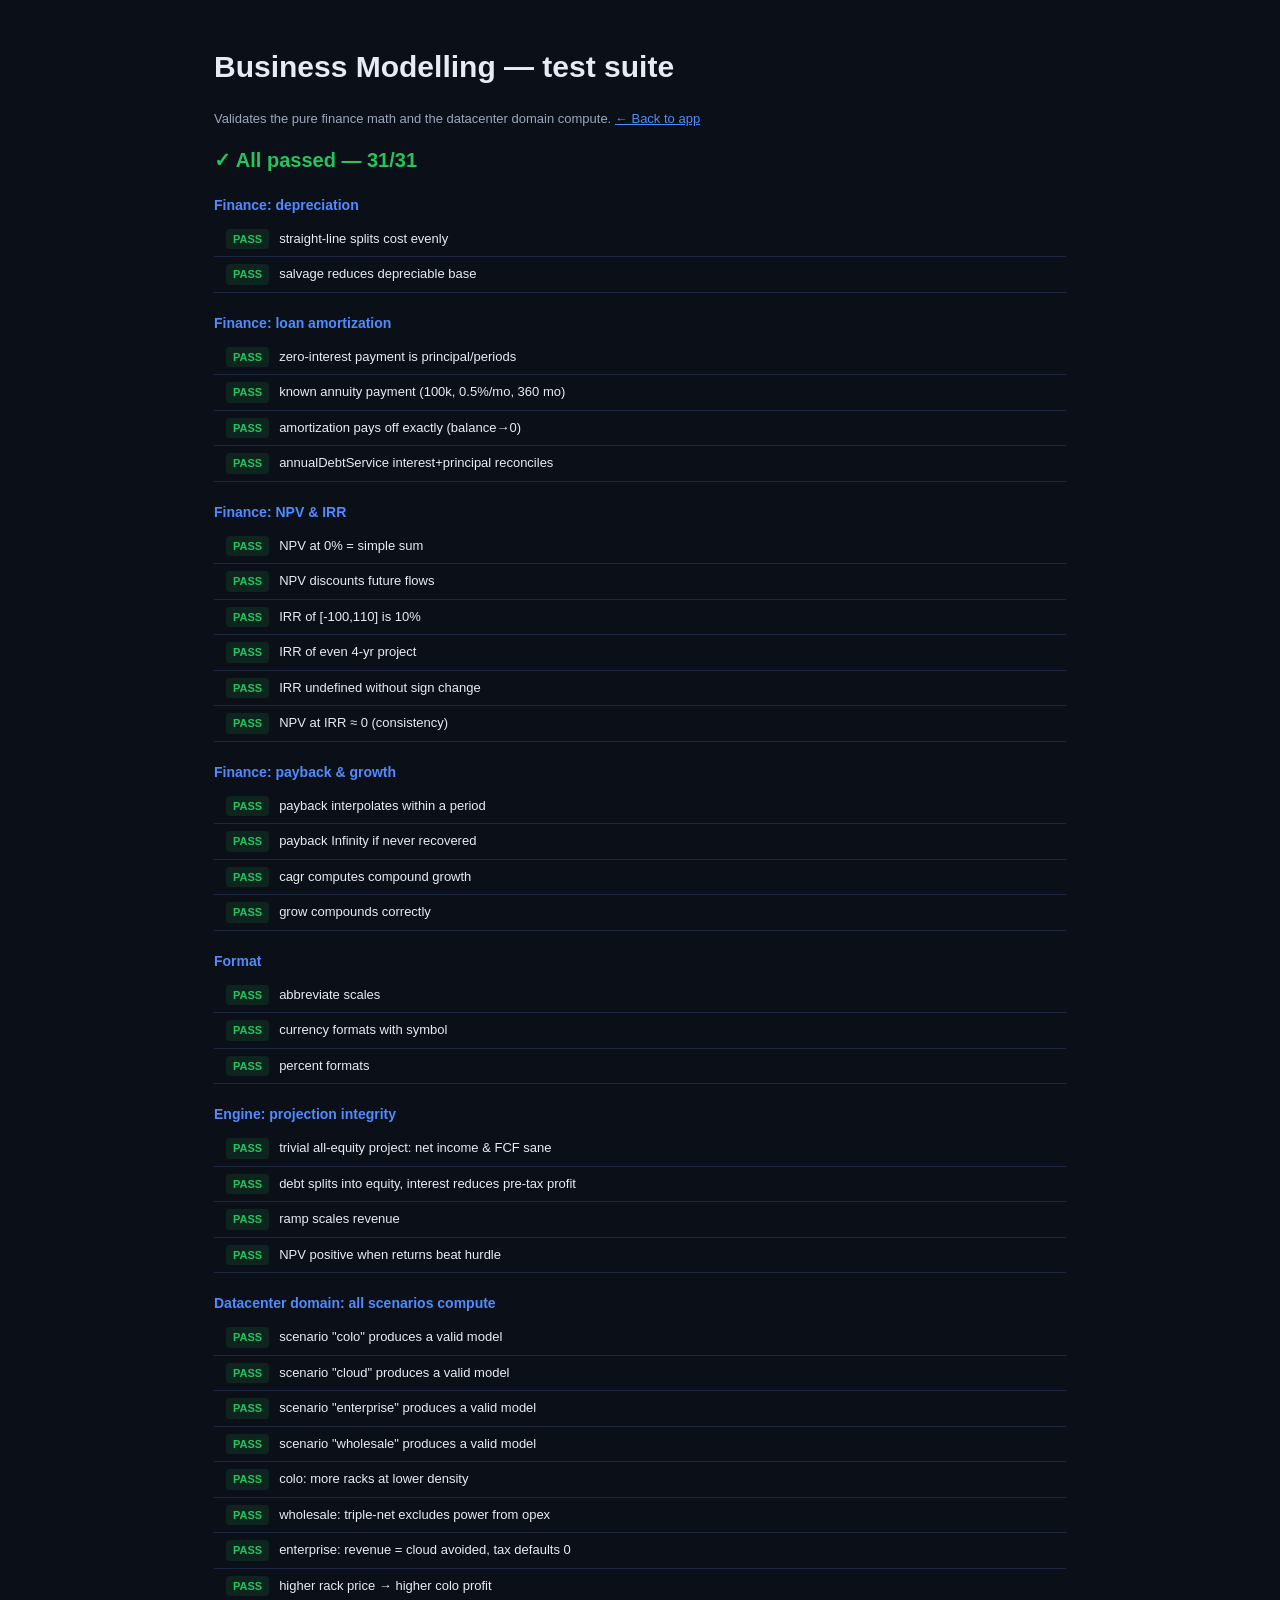
==== tests.html @ 05686601 "Commit this" ====
<!DOCTYPE html>
<html lang="en">
<head>
  <meta charset="UTF-8" />
  <meta name="viewport" content="width=device-width, initial-scale=1.0" />
  <title>Tests — Business Modelling</title>
  <link rel="stylesheet" href="css/styles.css" />
  <style>
    .test-wrap { max-width: 900px; margin: 0 auto; padding: 24px; }
    .test-summary { font-size: 20px; font-weight: 700; margin: 16px 0; }
    .test-summary.pass { color: var(--good); }
    .test-summary.fail { color: var(--bad); }
    .test-row { display: flex; gap: 10px; align-items: baseline; padding: 7px 12px; border-bottom: 1px solid var(--border-soft); font-size: 13px; }
    .test-row .badge { font-weight: 700; font-size: 11px; padding: 2px 7px; border-radius: 4px; flex-shrink: 0; }
    .test-row.ok .badge { background: var(--good-soft); color: var(--good); }
    .test-row.no .badge { background: var(--bad-soft); color: var(--bad); }
    .test-name { flex: 1; }
    .test-detail { color: var(--text-faint); font-family: var(--mono); font-size: 12px; }
    .group-title { font-size: 14px; font-weight: 700; margin: 20px 0 6px; color: var(--accent); }
  </style>
</head>
<body>
  <div class="test-wrap">
    <h1>Business Modelling — test suite</h1>
    <p class="app-tagline">Validates the pure finance math and the datacenter domain compute. <a href="index.html">← Back to app</a></p>
    <div id="summary"></div>
    <div id="results"></div>
  </div>

  <script src="js/format.js"></script>
  <script src="js/finance.js"></script>
  <script src="js/engine.js"></script>
  <script src="js/charts.js"></script>
  <script src="js/ui.js"></script>
  <script src="domains/datacenter.js"></script>
  <script src="js/tests.js"></script>
</body>
</html>
---- css/styles.css ----
/* styles.css — professional dark theme for the business modelling app. */

:root {
  --bg: #0b0f17;
  --bg-elev: #121826;
  --bg-elev-2: #1a2234;
  --border: #26304a;
  --border-soft: #1e2740;
  --text: #e7ecf4;
  --text-dim: #9aa7bd;
  --text-faint: #6b7890;
  --accent: #4f8cff;
  --accent-soft: rgba(79, 140, 255, 0.12);
  --good: #22c55e;
  --good-soft: rgba(34, 197, 94, 0.12);
  --warn: #f59e0b;
  --warn-soft: rgba(245, 158, 11, 0.12);
  --bad: #ef4444;
  --bad-soft: rgba(239, 68, 68, 0.12);
  --radius: 12px;
  --radius-sm: 8px;
  --shadow: 0 10px 30px rgba(0, 0, 0, 0.35);
  --font: -apple-system, BlinkMacSystemFont, 'Segoe UI', Roboto, Helvetica, Arial, sans-serif;
  --mono: ui-monospace, SFMono-Regular, 'SF Mono', Menlo, Consolas, monospace;
}

* { box-sizing: border-box; }

html, body {
  margin: 0;
  padding: 0;
  background: var(--bg);
  color: var(--text);
  font-family: var(--font);
  font-size: 15px;
  line-height: 1.5;
  -webkit-font-smoothing: antialiased;
}

a { color: var(--accent); }

/* ---- Layout ---------------------------------------------------------- */
.app-header {
  position: sticky;
  top: 0;
  z-index: 20;
  background: linear-gradient(180deg, rgba(11,15,23,0.98), rgba(11,15,23,0.9));
  backdrop-filter: blur(8px);
  border-bottom: 1px solid var(--border-soft);
  padding: 16px 24px;
  display: flex;
  align-items: center;
  gap: 20px;
  flex-wrap: wrap;
}
.app-header .brand { display: flex; align-items: center; gap: 12px; }
.app-logo {
  width: 38px; height: 38px; border-radius: 10px;
  background: linear-gradient(135deg, var(--accent), #7c5cff);
  display: grid; place-items: center; font-size: 20px;
  box-shadow: 0 4px 14px rgba(79,140,255,0.4);
}
.app-title { font-size: 18px; font-weight: 700; margin: 0; letter-spacing: -0.01em; }
.app-tagline { margin: 2px 0 0; font-size: 13px; color: var(--text-dim); max-width: 640px; }
.header-actions { margin-left: auto; display: flex; align-items: center; gap: 10px; flex-wrap: wrap; }

.layout {
  display: grid;
  grid-template-columns: 400px 1fr;
  gap: 24px;
  padding: 24px;
  max-width: 1600px;
  margin: 0 auto;
  align-items: start;
}
@media (max-width: 1080px) {
  .layout { grid-template-columns: 1fr; }
  .sidebar { position: static !important; }
}

.sidebar {
  position: sticky;
  top: 84px;
  background: var(--bg-elev);
  border: 1px solid var(--border-soft);
  border-radius: var(--radius);
  padding: 18px;
  max-height: calc(100vh - 108px);
  overflow-y: auto;
}
.sidebar::-webkit-scrollbar { width: 8px; }
.sidebar::-webkit-scrollbar-thumb { background: var(--border); border-radius: 4px; }

.main { min-width: 0; }

/* ---- Buttons & inputs ------------------------------------------------ */
.btn {
  appearance: none;
  border: 1px solid var(--border);
  background: var(--bg-elev-2);
  color: var(--text);
  padding: 8px 14px;
  border-radius: var(--radius-sm);
  font-size: 13px;
  font-weight: 600;
  cursor: pointer;
  transition: all 0.15s ease;
  display: inline-flex; align-items: center; gap: 6px;
}
.btn:hover { border-color: var(--accent); background: var(--accent-soft); }
.btn-primary { background: var(--accent); border-color: var(--accent); color: #fff; }
.btn-primary:hover { background: #3d7bf0; }

.currency-wrap { display: flex; align-items: center; gap: 6px; font-size: 13px; color: var(--text-dim); }
select#currency-select, .input-select {
  appearance: none;
  background: var(--bg-elev-2);
  border: 1px solid var(--border);
  color: var(--text);
  padding: 8px 30px 8px 12px;
  border-radius: var(--radius-sm);
  font-size: 13px;
  cursor: pointer;
  background-image: url("data:image/svg+xml,%3Csvg xmlns='http://www.w3.org/2000/svg' width='10' height='6' viewBox='0 0 10 6'%3E%3Cpath fill='%239aa7bd' d='M0 0l5 6 5-6z'/%3E%3C/svg%3E");
  background-repeat: no-repeat;
  background-position: right 12px center;
}
.input-select:focus, select:focus, input:focus { outline: 2px solid var(--accent-soft); border-color: var(--accent); }

/* ---- Scenario selector ----------------------------------------------- */
.scenario-selector { margin-bottom: 16px; }
.scenario-selector-label, .presets-label {
  font-size: 11px; text-transform: uppercase; letter-spacing: 0.08em;
  color: var(--text-faint); font-weight: 700; margin-bottom: 8px;
}
.scenario-tabs { display: grid; grid-template-columns: 1fr 1fr; gap: 8px; }
.scenario-tab {
  text-align: left;
  border: 1px solid var(--border);
  background: var(--bg-elev-2);
  color: var(--text);
  border-radius: var(--radius-sm);
  padding: 10px 12px;
  cursor: pointer;
  transition: all 0.15s ease;
  display: flex; flex-direction: column; gap: 2px;
}
.scenario-tab:hover { border-color: var(--accent); }
.scenario-tab.active { border-color: var(--accent); background: var(--accent-soft); box-shadow: inset 0 0 0 1px var(--accent); }
.scenario-tab-name { font-weight: 700; font-size: 13px; }
.scenario-tab-desc { font-size: 11px; color: var(--text-dim); line-height: 1.35; }
.scenario-active-desc { font-size: 12px; color: var(--text-dim); margin: 0 0 14px; padding: 8px 10px; background: var(--bg-elev-2); border-radius: var(--radius-sm); border-left: 3px solid var(--accent); }

/* ---- Presets --------------------------------------------------------- */
.presets { margin-bottom: 16px; }
.preset-chip {
  display: inline-block;
  margin: 0 6px 6px 0;
  padding: 5px 10px;
  font-size: 12px;
  border: 1px solid var(--border);
  background: var(--bg-elev-2);
  color: var(--text-dim);
  border-radius: 20px;
  cursor: pointer;
  transition: all 0.15s ease;
}
.preset-chip:hover { border-color: var(--accent); color: var(--text); background: var(--accent-soft); }

/* ---- Form ------------------------------------------------------------ */
.form-group { margin-bottom: 18px; }
.form-group-head { display: flex; align-items: center; gap: 8px; margin-bottom: 10px; padding-bottom: 6px; border-bottom: 1px solid var(--border-soft); }
.form-group-icon { font-size: 15px; }
.form-group-title { font-size: 13px; font-weight: 700; letter-spacing: -0.01em; }
.field-grid { display: grid; grid-template-columns: 1fr 1fr; gap: 10px 12px; }
@media (max-width: 480px) { .field-grid { grid-template-columns: 1fr; } }

.field { display: flex; flex-direction: column; gap: 4px; }
.field-label-row { display: flex; align-items: center; gap: 5px; }
.field-label { font-size: 12px; color: var(--text-dim); font-weight: 600; }
.field-help {
  width: 15px; height: 15px; border-radius: 50%;
  background: var(--bg-elev-2); border: 1px solid var(--border);
  color: var(--text-faint); font-size: 10px; font-weight: 700;
  display: inline-grid; place-items: center; cursor: help; flex-shrink: 0;
}
.field-help:hover { border-color: var(--accent); color: var(--accent); }

.input-box { display: flex; align-items: stretch; border: 1px solid var(--border); border-radius: var(--radius-sm); overflow: hidden; background: var(--bg-elev-2); }
.input-box:focus-within { border-color: var(--accent); box-shadow: 0 0 0 2px var(--accent-soft); }
.input-affix { display: grid; place-items: center; padding: 0 8px; font-size: 12px; color: var(--text-faint); background: rgba(255,255,255,0.02); }
.input-affix.prefix { border-right: 1px solid var(--border-soft); }
.input-affix.suffix { border-left: 1px solid var(--border-soft); }
.input-number, .input-select {
  width: 100%; border: none; background: transparent; color: var(--text);
  padding: 8px 10px; font-size: 13px; font-variant-numeric: tabular-nums;
}
.input-number:focus { outline: none; }
.input-box .input-number { min-width: 0; }

.range-wrap { display: flex; align-items: center; gap: 10px; }
.input-range { flex: 1; accent-color: var(--accent); }
.range-value { font-size: 12px; font-variant-numeric: tabular-nums; color: var(--text); min-width: 42px; text-align: right; }

/* ---- Results --------------------------------------------------------- */
.result-section { margin-bottom: 28px; }
.result-section-title { font-size: 15px; font-weight: 700; margin: 0 0 12px; letter-spacing: -0.01em; }

.kpi-grid { display: grid; grid-template-columns: repeat(4, 1fr); gap: 12px; }
@media (max-width: 1300px) { .kpi-grid { grid-template-columns: repeat(2, 1fr); } }
@media (max-width: 520px) { .kpi-grid { grid-template-columns: 1fr; } }

.kpi-card {
  background: var(--bg-elev);
  border: 1px solid var(--border-soft);
  border-radius: var(--radius);
  padding: 14px 16px;
  position: relative;
  overflow: hidden;
}
.kpi-card::before { content: ''; position: absolute; left: 0; top: 0; bottom: 0; width: 3px; background: var(--text-faint); }
.kpi-card.tone-good::before { background: var(--good); }
.kpi-card.tone-warn::before { background: var(--warn); }
.kpi-card.tone-bad::before { background: var(--bad); }
.kpi-card.tone-neutral::before { background: var(--accent); }
.kpi-label { font-size: 11px; color: var(--text-dim); font-weight: 600; text-transform: uppercase; letter-spacing: 0.04em; }
.kpi-value { font-size: 24px; font-weight: 700; margin: 6px 0 2px; letter-spacing: -0.02em; font-variant-numeric: tabular-nums; }
.kpi-card.tone-good .kpi-value { color: #4ade80; }
.kpi-card.tone-bad .kpi-value { color: #f87171; }
.kpi-card.tone-warn .kpi-value { color: #fbbf24; }
.kpi-sub { font-size: 12px; color: var(--text-faint); }

/* Derived metrics strip */
.derived-strip { display: flex; flex-wrap: wrap; gap: 10px; }
.derived-chip {
  display: flex; flex-direction: column;
  background: var(--bg-elev); border: 1px solid var(--border-soft);
  border-radius: var(--radius-sm); padding: 10px 14px; min-width: 120px;
}
.derived-value { font-size: 16px; font-weight: 700; font-variant-numeric: tabular-nums; }
.derived-label { font-size: 11px; color: var(--text-dim); }

/* ---- Charts ---------------------------------------------------------- */
.charts { display: grid; grid-template-columns: 1fr 1fr; gap: 16px; }
@media (max-width: 900px) { .charts { grid-template-columns: 1fr; } }
.chart-card { background: var(--bg-elev); border: 1px solid var(--border-soft); border-radius: var(--radius); padding: 16px; }
.chart-card-wide { grid-column: 1 / -1; }
.chart-head { margin-bottom: 8px; }
.chart-title { display: block; font-size: 13px; font-weight: 700; }
.chart-sub { display: block; font-size: 11px; color: var(--text-faint); margin-top: 2px; }
.chart-holder { width: 100%; }
.chart-svg { display: block; }
.chart-grid { stroke: var(--border-soft); stroke-width: 1; }
.chart-zero { stroke: var(--text-faint); stroke-width: 1.2; stroke-dasharray: 3 3; }
.chart-breakeven { stroke: var(--good); stroke-width: 1.4; stroke-dasharray: 4 3; opacity: 0.8; }
.chart-axis-label { fill: var(--text-faint); font-size: 11px; font-family: var(--font); }
.chart-legend { display: flex; flex-wrap: wrap; gap: 14px; margin-top: 10px; }
.legend-item { display: inline-flex; align-items: center; gap: 6px; font-size: 12px; color: var(--text-dim); }
.legend-swatch { width: 11px; height: 11px; border-radius: 3px; display: inline-block; }

/* ---- P&L table ------------------------------------------------------- */
.table-scroll { overflow-x: auto; border: 1px solid var(--border-soft); border-radius: var(--radius); }
.pnl-table { border-collapse: collapse; width: 100%; font-size: 13px; min-width: 640px; }
.pnl-table th, .pnl-table td { padding: 9px 12px; text-align: right; white-space: nowrap; font-variant-numeric: tabular-nums; }
.pnl-table thead th { background: var(--bg-elev-2); color: var(--text-dim); font-weight: 600; border-bottom: 1px solid var(--border); position: sticky; top: 0; }
.pnl-table .row-head { text-align: left; color: var(--text-dim); font-weight: 600; position: sticky; left: 0; background: var(--bg-elev); }
.pnl-table thead .row-head { background: var(--bg-elev-2); z-index: 1; }
.pnl-table tbody tr { border-bottom: 1px solid var(--border-soft); }
.pnl-table tbody tr:last-child { border-bottom: none; }
.pnl-table tbody tr:hover { background: rgba(255,255,255,0.02); }
.pnl-table tr.emph { background: rgba(79,140,255,0.05); }
.pnl-table tr.emph .row-head, .pnl-table tr.emph td { font-weight: 700; color: var(--text); }
.pnl-table td.neg { color: #f87171; }

/* ---- Notes ----------------------------------------------------------- */
.model-notes { background: var(--bg-elev); border: 1px solid var(--border-soft); border-left: 3px solid var(--accent); border-radius: var(--radius-sm); padding: 14px 18px; margin-top: 8px; }
.model-notes-title { font-size: 12px; font-weight: 700; text-transform: uppercase; letter-spacing: 0.05em; color: var(--text-dim); margin-bottom: 8px; }
.model-notes ul { margin: 0; padding-left: 18px; }
.model-notes li { font-size: 12.5px; color: var(--text-dim); margin-bottom: 5px; line-height: 1.5; }

/* ---- Toast ----------------------------------------------------------- */
#toast {
  position: fixed; bottom: 24px; left: 50%; transform: translateX(-50%) translateY(20px);
  background: var(--bg-elev-2); border: 1px solid var(--border); color: var(--text);
  padding: 10px 18px; border-radius: 24px; font-size: 13px; font-weight: 600;
  box-shadow: var(--shadow); opacity: 0; pointer-events: none;
  transition: all 0.25s ease; z-index: 100;
}
#toast.show { opacity: 1; transform: translateX(-50%) translateY(0); }

.footer { text-align: center; padding: 24px; color: var(--text-faint); font-size: 12px; border-top: 1px solid var(--border-soft); margin-top: 20px; }
.footer a { color: var(--text-dim); }
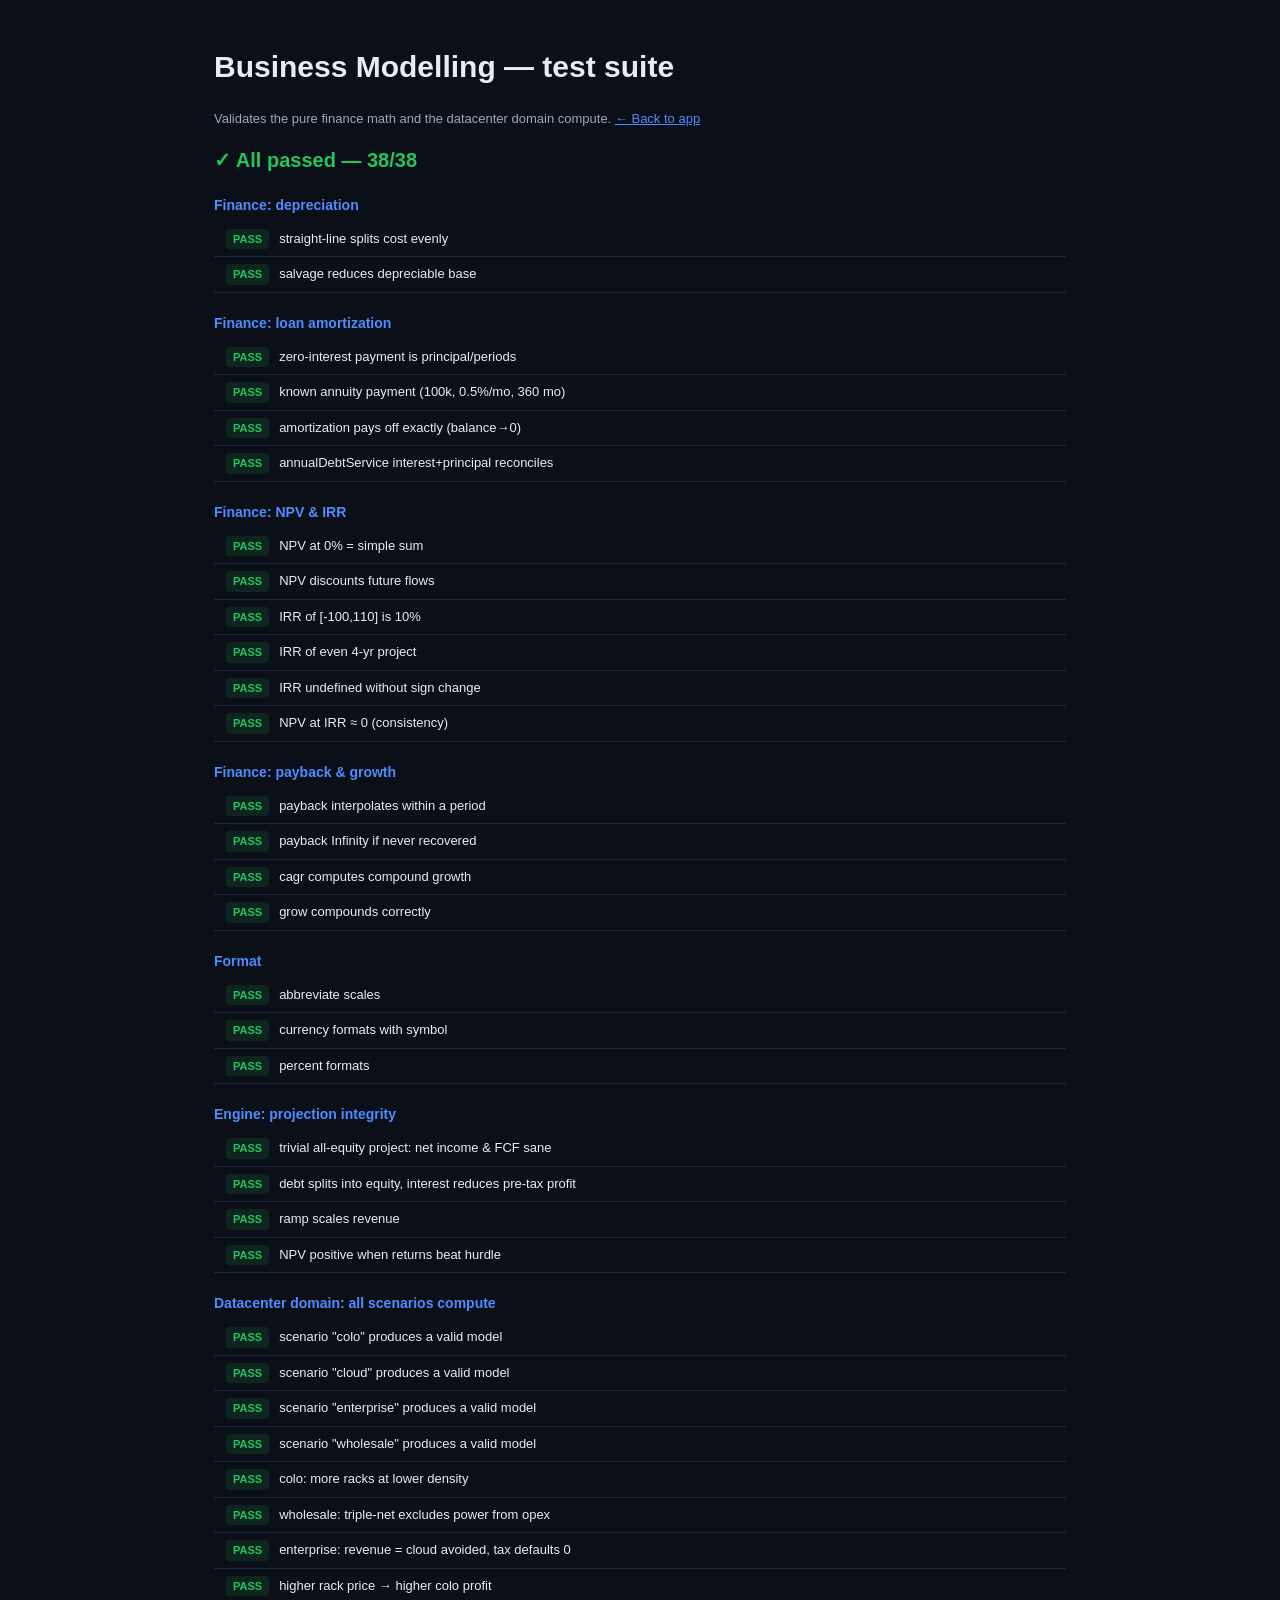
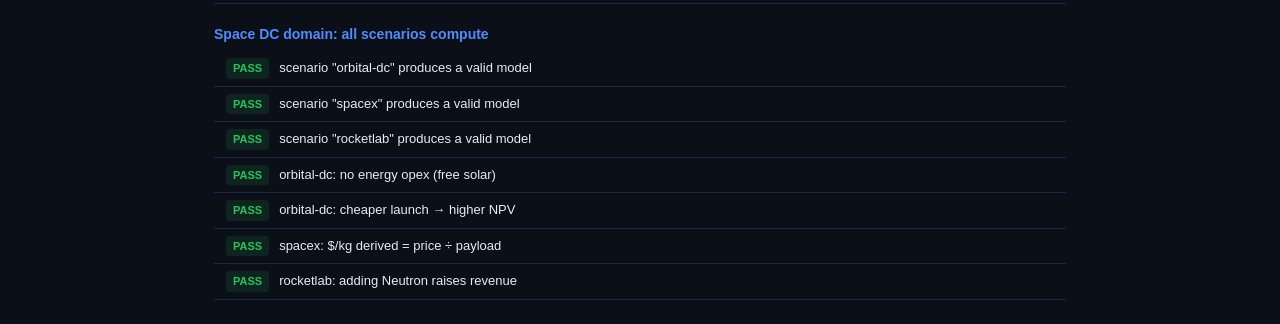
==== commit a3037514: "fixess" ====
--- a/tests.html
+++ b/tests.html
@@ -33,6 +33,7 @@
   <script src="js/charts.js"></script>
   <script src="js/ui.js"></script>
   <script src="domains/datacenter.js"></script>
+  <script src="domains/spacedc.js"></script>
   <script src="js/tests.js"></script>
 </body>
 </html>
--- a/css/styles.css
+++ b/css/styles.css
@@ -223,7 +223,13 @@
 .kpi-card.tone-warn::before { background: var(--warn); }
 .kpi-card.tone-bad::before { background: var(--bad); }
 .kpi-card.tone-neutral::before { background: var(--accent); }
-.kpi-label { font-size: 11px; color: var(--text-dim); font-weight: 600; text-transform: uppercase; letter-spacing: 0.04em; }
+.kpi-label-row { display: flex; align-items: baseline; justify-content: space-between; gap: 8px; }
+.kpi-label { font-size: 12px; color: var(--text); font-weight: 600; letter-spacing: 0.01em; line-height: 1.3; }
+.kpi-term {
+  flex-shrink: 0; font-size: 9px; font-weight: 700; text-transform: uppercase; letter-spacing: 0.05em;
+  color: var(--text-dim); background: var(--bg); border: 1px solid var(--border-soft);
+  border-radius: 4px; padding: 1px 5px; cursor: help; align-self: flex-start;
+}
 .kpi-value { font-size: 24px; font-weight: 700; margin: 6px 0 2px; letter-spacing: -0.02em; font-variant-numeric: tabular-nums; }
 .kpi-card.tone-good .kpi-value { color: #4ade80; }
 .kpi-card.tone-bad .kpi-value { color: #f87171; }
